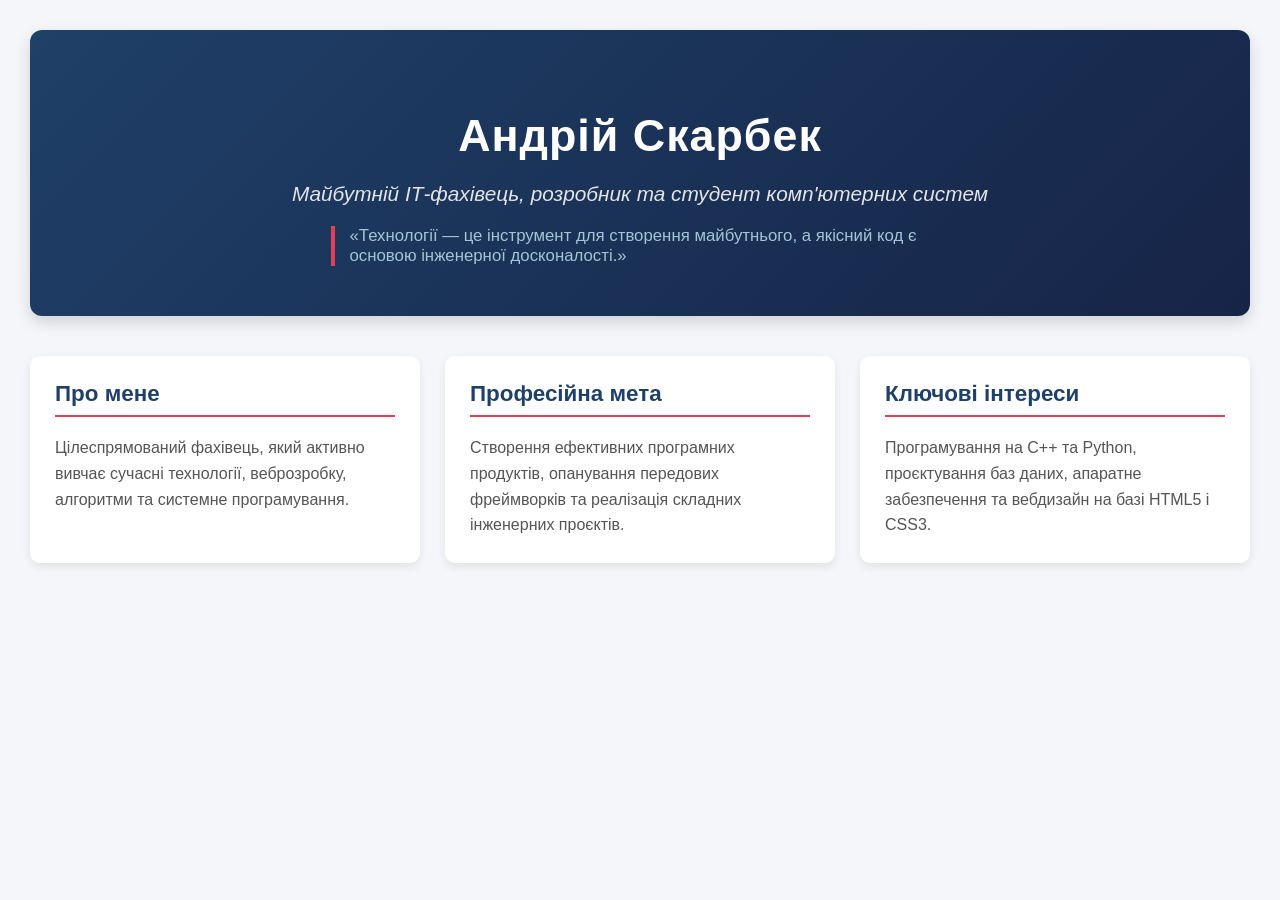
==== index.html @ 4dfc57a0 "Add files via upload" ====
<!DOCTYPE html>
<html lang="uk">
<head>
    <meta charset="UTF-8">
    <title>Професійне вебпортфоліо — Вступна частина</title>
    <link rel="stylesheet" href="style.css">
</head>
<body>
    <!-- Вступний блок (Hero section) -->
    <header class="hero-section">
        <h1>Андрій Скарбек</h1>
        <p class="profession-desc">Майбутній ІТ-фахівець, розробник та студент комп'ютерних систем</p>
        <blockquote class="motivation-text">
            «Технології — це інструмент для створення майбутнього, а якісний код є основою інженерної досконалості.»
        </blockquote>
    </header>

    <!-- Інформаційні блоки -->
    <main class="info-container">
        <section class="info-block">
            <h2>Про мене</h2>
            <p>Цілеспрямований фахівець, який активно вивчає сучасні технології, веброзробку, алгоритми та системне програмування.</p>
        </section>

        <section class="info-block">
            <h2>Професійна мета</h2>
            <p>Створення ефективних програмних продуктів, опанування передових фреймворків та реалізація складних інженерних проєктів.</p>
        </section>

        <section class="info-block">
            <h2>Ключові інтереси</h2>
            <p>Програмування на C++ та Python, проєктування баз даних, апаратне забезпечення та вебдизайн на базі HTML5 і CSS3.</p>
        </section>
    </main>
</body>
</html>
---- style.css ----
/* Загальні стилі сторінки */
body {
    font-family: 'Segoe UI', Arial, sans-serif;
    background-color: #f4f6f9;
    color: #2c3e50;
    margin: 0;
    padding: 30px;
}

/* Оформлення вступного блоку */
.hero-section {
    background: linear-gradient(135deg, #1f4068, #162447);
    color: #ffffff;
    text-align: center;
    padding: 50px 20px;
    border-radius: 12px;
    box-shadow: 0 6px 15px rgba(0, 0, 0, 0.15);
    margin-bottom: 40px;
}

.hero-section h1 {
    font-size: 2.8em;
    margin-bottom: 10px;
    letter-spacing: 1px;
}

.profession-desc {
    font-size: 1.3em;
    font-style: italic;
    color: #e4e4e4;
    margin-bottom: 20px;
}

.motivation-text {
    font-size: 1.05em;
    color: #a5c4d4;
    max-width: 600px;
    margin: 0 auto;
    border-left: 4px solid #e43f5a;
    padding-left: 15px;
    text-align: left;
}

/* Контейнер для інформаційних блоків */
.info-container {
    display: flex;
    gap: 25px;
    flex-wrap: wrap;
    justify-content: center;
}

/* Стилі окремих інформаційних блоків */
.info-block {
    background: #ffffff;
    padding: 25px;
    border-radius: 10px;
    box-shadow: 0 4px 10px rgba(0, 0, 0, 0.08);
    flex: 1;
    min-width: 280px;
    max-width: 350px;
    transition: transform 0.3s ease;
}

.info-block:hover {
    transform: translateY(-5px);
}

.info-block h2 {
    color: #1f4068;
    font-size: 1.4em;
    border-bottom: 2px solid #e43f5a;
    padding-bottom: 8px;
    margin-top: 0;
}

.info-block p {
    font-size: 1em;
    line-height: 1.6;
    color: #555555;
    margin-bottom: 0;
}
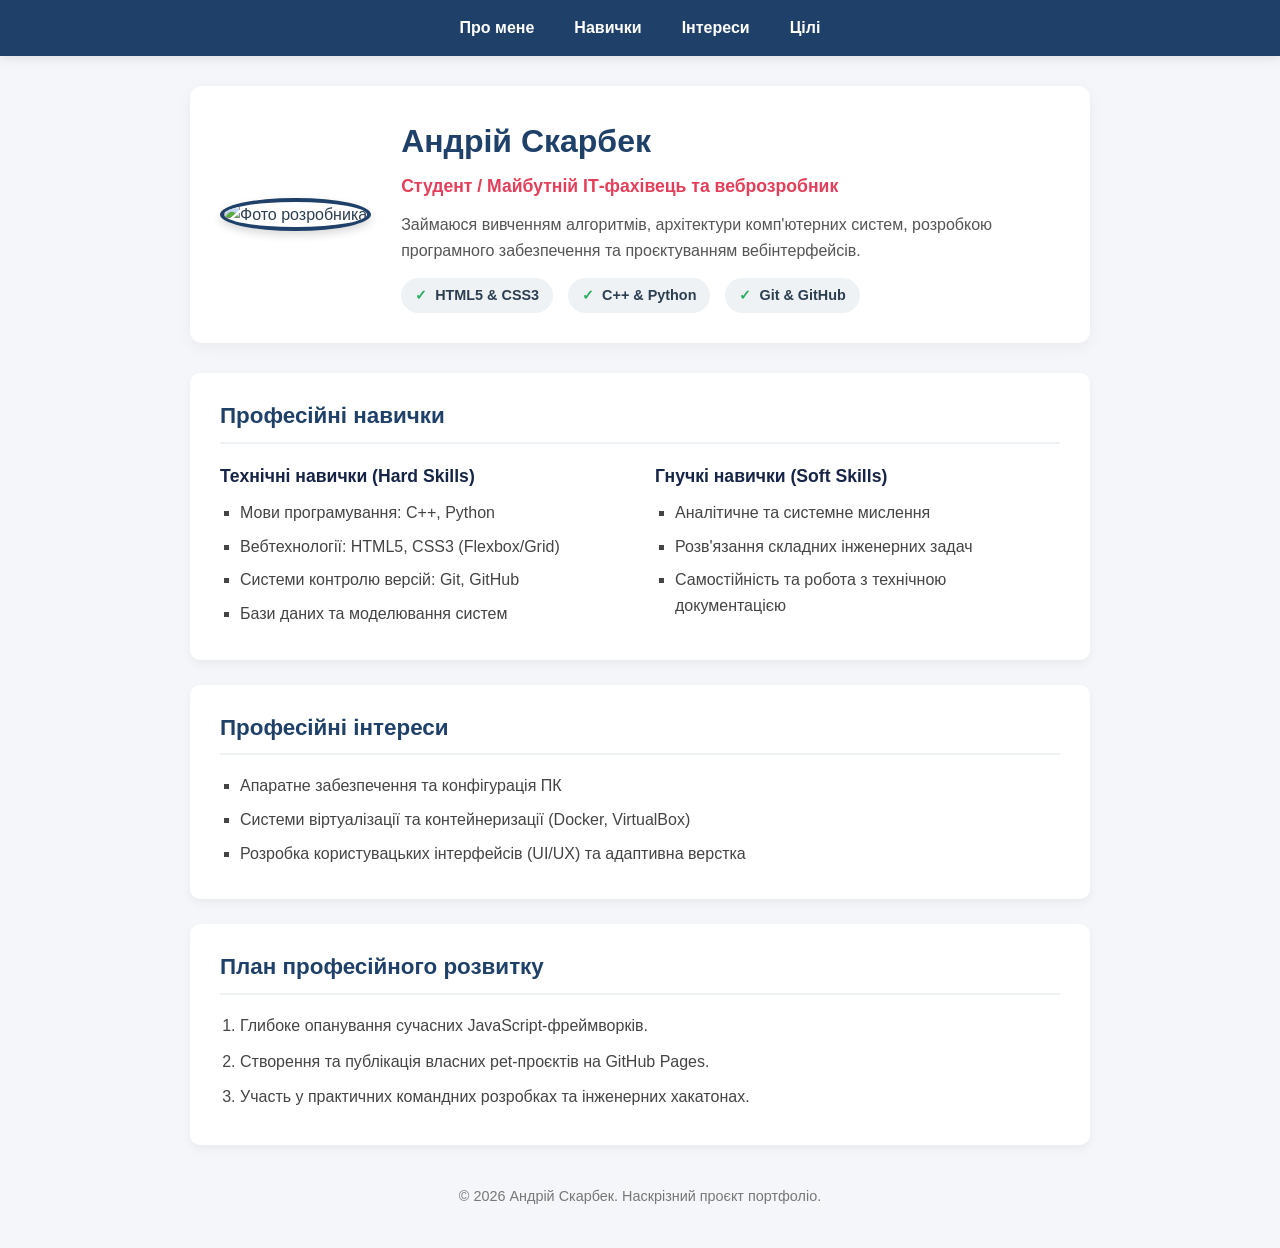
==== commit 822e629b: "Add files via upload" ====
--- a/index.html
+++ b/index.html
@@ -2,35 +2,95 @@
 <html lang="uk">
 <head>
     <meta charset="UTF-8">
-    <title>Професійне вебпортфоліо — Вступна частина</title>
+    <meta name="viewport" content="width=device-width, initial-scale=1.0">
+    <title>Моє професійне вебпортфоліо</title>
     <link rel="stylesheet" href="style.css">
 </head>
 <body>
-    <!-- Вступний блок (Hero section) -->
-    <header class="hero-section">
-        <h1>Андрій Скарбек</h1>
-        <p class="profession-desc">Майбутній ІТ-фахівець, розробник та студент комп'ютерних систем</p>
-        <blockquote class="motivation-text">
-            «Технології — це інструмент для створення майбутнього, а якісний код є основою інженерної досконалості.»
-        </blockquote>
+
+    <!-- Навігаційне меню (Списки + Гіперпосилання) -->
+    <nav class="main-nav">
+        <ul>
+            <li><a href="#about">Про мене</a></li>
+            <li><a href="#skills">Навички</a></li>
+            <li><a href="#interests">Інтереси</a></li>
+            <li><a href="#goals">Цілі</a></li>
+        </ul>
+    </nav>
+
+    <!-- Презентаційна секція (Hero Section з фото та основними тегами) -->
+    <header id="about" class="hero-card">
+        <div class="profile-photo-wrapper">
+            <img src="https://img.magnific.com/free-photo/expressive-redhead-bearded-man_176420-32277.jpg?semt=ais_hybrid&w=740&q=80" alt="Фото розробника" class="profile-photo">
+        </div>
+        <div class="profile-info">
+            <h1>Андрій Скарбек</h1>
+            <p class="subtitle">Студент / Майбутній ІТ-фахівець та веброзробник</p>
+            
+            <p class="bio-text">
+                Займаюся вивченням алгоритмів, архітектури комп'ютерних систем, розробкою програмного забезпечення та проєктуванням вебінтерфейсів.
+            </p>
+
+            <!-- Експрес-список ключових стеків -->
+            <ul class="badge-list">
+                <li><span class="check-mark">✓</span> HTML5 & CSS3</li>
+                <li><span class="check-mark">✓</span> C++ & Python</li>
+                <li><span class="check-mark">✓</span> Git & GitHub</li>
+            </ul>
+        </div>
     </header>
 
-    <!-- Інформаційні блоки -->
-    <main class="info-container">
-        <section class="info-block">
-            <h2>Про мене</h2>
-            <p>Цілеспрямований фахівець, який активно вивчає сучасні технології, веброзробку, алгоритми та системне програмування.</p>
+    <main class="content-container">
+
+        <!-- Розділ "Професійні навички" -->
+        <section id="skills" class="info-card">
+            <h2>Професійні навички</h2>
+            <div class="skills-grid">
+                <div class="skills-group">
+                    <h3>Технічні навички (Hard Skills)</h3>
+                    <ul class="custom-list">
+                        <li>Мови програмування: C++, Python</li>
+                        <li>Вебтехнології: HTML5, CSS3 (Flexbox/Grid)</li>
+                        <li>Системи контролю версій: Git, GitHub</li>
+                        <li>Бази даних та моделювання систем</li>
+                    </ul>
+                </div>
+                <div class="skills-group">
+                    <h3>Гнучкі навички (Soft Skills)</h3>
+                    <ul class="custom-list">
+                        <li>Аналітичне та системне мислення</li>
+                        <li>Розв'язання складних інженерних задач</li>
+                        <li>Самостійність та робота з технічною документацією</li>
+                    </ul>
+                </div>
+            </div>
         </section>
 
-        <section class="info-block">
-            <h2>Професійна мета</h2>
-            <p>Створення ефективних програмних продуктів, опанування передових фреймворків та реалізація складних інженерних проєктів.</p>
+        <!-- Розділ "Професійні інтереси" -->
+        <section id="interests" class="info-card">
+            <h2>Професійні інтереси</h2>
+            <ul class="custom-list">
+                <li>Апаратне забезпечення та конфігурація ПК</li>
+                <li>Системи віртуалізації та контейнеризації (Docker, VirtualBox)</li>
+                <li>Розробка користувацьких інтерфейсів (UI/UX) та адаптивна верстка</li>
+            </ul>
         </section>
 
-        <section class="info-block">
-            <h2>Ключові інтереси</h2>
-            <p>Програмування на C++ та Python, проєктування баз даних, апаратне забезпечення та вебдизайн на базі HTML5 і CSS3.</p>
+        <!-- Розділ "План розвитку / Цілі" -->
+        <section id="goals" class="info-card">
+            <h2>План професійного розвитку</h2>
+            <ol class="steps-list">
+                <li>Глибоке опанування сучасних JavaScript-фреймворків.</li>
+                <li>Створення та публікація власних pet-проєктів на GitHub Pages.</li>
+                <li>Участь у практичних командних розробках та інженерних хакатонах.</li>
+            </ol>
         </section>
+
     </main>
+
+    <footer>
+        <p>&copy; 2026 Андрій Скарбек. Наскрізний проєкт портфоліо.</p>
+    </footer>
+
 </body>
 </html>
--- a/style.css
+++ b/style.css
@@ -1,81 +1,180 @@
-/* Загальні стилі сторінки */
+/* Базові налаштування */
+* {
+    box-sizing: border-box;
+    margin: 0;
+    padding: 0;
+}
+
 body {
-    font-family: 'Segoe UI', Arial, sans-serif;
+    font-family: 'Segoe UI', Tahoma, Geneva, Verdana, sans-serif;
     background-color: #f4f6f9;
     color: #2c3e50;
-    margin: 0;
-    padding: 30px;
+    line-height: 1.6;
+    padding-bottom: 40px;
 }
 
-/* Оформлення вступного блоку */
-.hero-section {
-    background: linear-gradient(135deg, #1f4068, #162447);
-    color: #ffffff;
-    text-align: center;
-    padding: 50px 20px;
-    border-radius: 12px;
-    box-shadow: 0 6px 15px rgba(0, 0, 0, 0.15);
-    margin-bottom: 40px;
+/* Навігація */
+.main-nav {
+    background-color: #1f4068;
+    position: sticky;
+    top: 0;
+    z-index: 100;
+    box-shadow: 0 2px 10px rgba(0, 0, 0, 0.1);
 }
 
-.hero-section h1 {
-    font-size: 2.8em;
-    margin-bottom: 10px;
-    letter-spacing: 1px;
+.main-nav ul {
+    display: flex;
+    justify-content: center;
+    list-style: none;
+    padding: 15px 0;
 }
 
-.profession-desc {
-    font-size: 1.3em;
-    font-style: italic;
-    color: #e4e4e4;
-    margin-bottom: 20px;
+.main-nav li {
+    margin: 0 20px;
 }
 
-.motivation-text {
-    font-size: 1.05em;
-    color: #a5c4d4;
-    max-width: 600px;
-    margin: 0 auto;
-    border-left: 4px solid #e43f5a;
-    padding-left: 15px;
-    text-align: left;
+.main-nav a {
+    color: #ffffff;
+    text-decoration: none;
+    font-weight: 600;
+    transition: color 0.3s ease;
 }
 
-/* Контейнер для інформаційних блоків */
-.info-container {
-    display: flex;
-    gap: 25px;
-    flex-wrap: wrap;
-    justify-content: center;
+.main-nav a:hover {
+    color: #e43f5a;
 }
 
-/* Стилі окремих інформаційних блоків */
-.info-block {
+/* Презентаційна карточка  */
+.hero-card {
+    max-width: 900px;
+    margin: 30px auto;
     background: #ffffff;
-    padding: 25px;
-    border-radius: 10px;
-    box-shadow: 0 4px 10px rgba(0, 0, 0, 0.08);
-    flex: 1;
-    min-width: 280px;
-    max-width: 350px;
-    transition: transform 0.3s ease;
+    border-radius: 12px;
+    padding: 30px;
+    display: flex;
+    align-items: center;
+    gap: 30px;
+    box-shadow: 0 4px 15px rgba(0, 0, 0, 0.05);
 }
 
-.info-block:hover {
-    transform: translateY(-5px);
+.profile-photo-wrapper {
+    flex-shrink: 0;
 }
 
-.info-block h2 {
+.profile-photo {
+    width: 180px;
+    height: 180px;
+    object-fit: cover;
+    border-radius: 50%;
+    border: 4px solid #1f4068;
+    box-shadow: 0 4px 8px rgba(0, 0, 0, 0.15);
+}
+
+.profile-info h1 {
+    font-size: 2em;
+    color: #1f4068;
+    margin-bottom: 5px;
+}
+
+.subtitle {
+    font-size: 1.1em;
+    color: #e43f5a;
+    font-weight: 600;
+    margin-bottom: 12px;
+}
+
+.bio-text {
+    margin-bottom: 15px;
+    color: #555555;
+}
+
+.badge-list {
+    list-style: none;
+    display: flex;
+    gap: 15px;
+    flex-wrap: wrap;
+}
+
+.badge-list li {
+    background-color: #eef2f5;
+    padding: 6px 14px;
+    border-radius: 20px;
+    font-size: 0.9em;
+    font-weight: 600;
+}
+
+.check-mark {
+    color: #27ae60;
+    font-weight: bold;
+    margin-right: 4px;
+}
+
+/* Контейнер та блоки інформації */
+.content-container {
+    max-width: 900px;
+    margin: 0 auto;
+    display: flex;
+    flex-direction: column;
+    gap: 25px;
+}
+
+.info-card {
+    background: #ffffff;
+    padding: 25px 30px;
+    border-radius: 10px;
+    box-shadow: 0 4px 10px rgba(0, 0, 0, 0.05);
+}
+
+.info-card h2 {
     color: #1f4068;
     font-size: 1.4em;
-    border-bottom: 2px solid #e43f5a;
+    border-bottom: 2px solid #eef2f5;
     padding-bottom: 8px;
-    margin-top: 0;
+    margin-bottom: 18px;
 }
 
-.info-block p {
-    font-size: 1em;
-    line-height: 1.6;
-    color: #555555;
-    margin-bottom: 0;
+.skills-grid {
+    display: flex;
+    gap: 30px;
+    flex-wrap: wrap;
+}
+
+.skills-group {
+    flex: 1;
+    min-width: 260px;
+}
+
+.skills-group h3 {
+    font-size: 1.1em;
+    color: #162447;
+    margin-bottom: 10px;
+}
+
+/* Оформлення списків */
+.custom-list {
+    list-style-type: square;
+    padding-left: 20px;
+}
+
+.custom-list li {
+    margin-bottom: 8px;
+    color: #444444;
+}
+
+.steps-list {
+    padding-left: 20px;
+}
+
+.steps-list li {
+    margin-bottom: 10px;
+    color: #444444;
+    font-weight: 500;
+}
+
+/* Футер */
+footer {
+    text-align: center;
+    margin-top: 40px;
+    color: #777777;
+    font-size: 0.9em;
 }
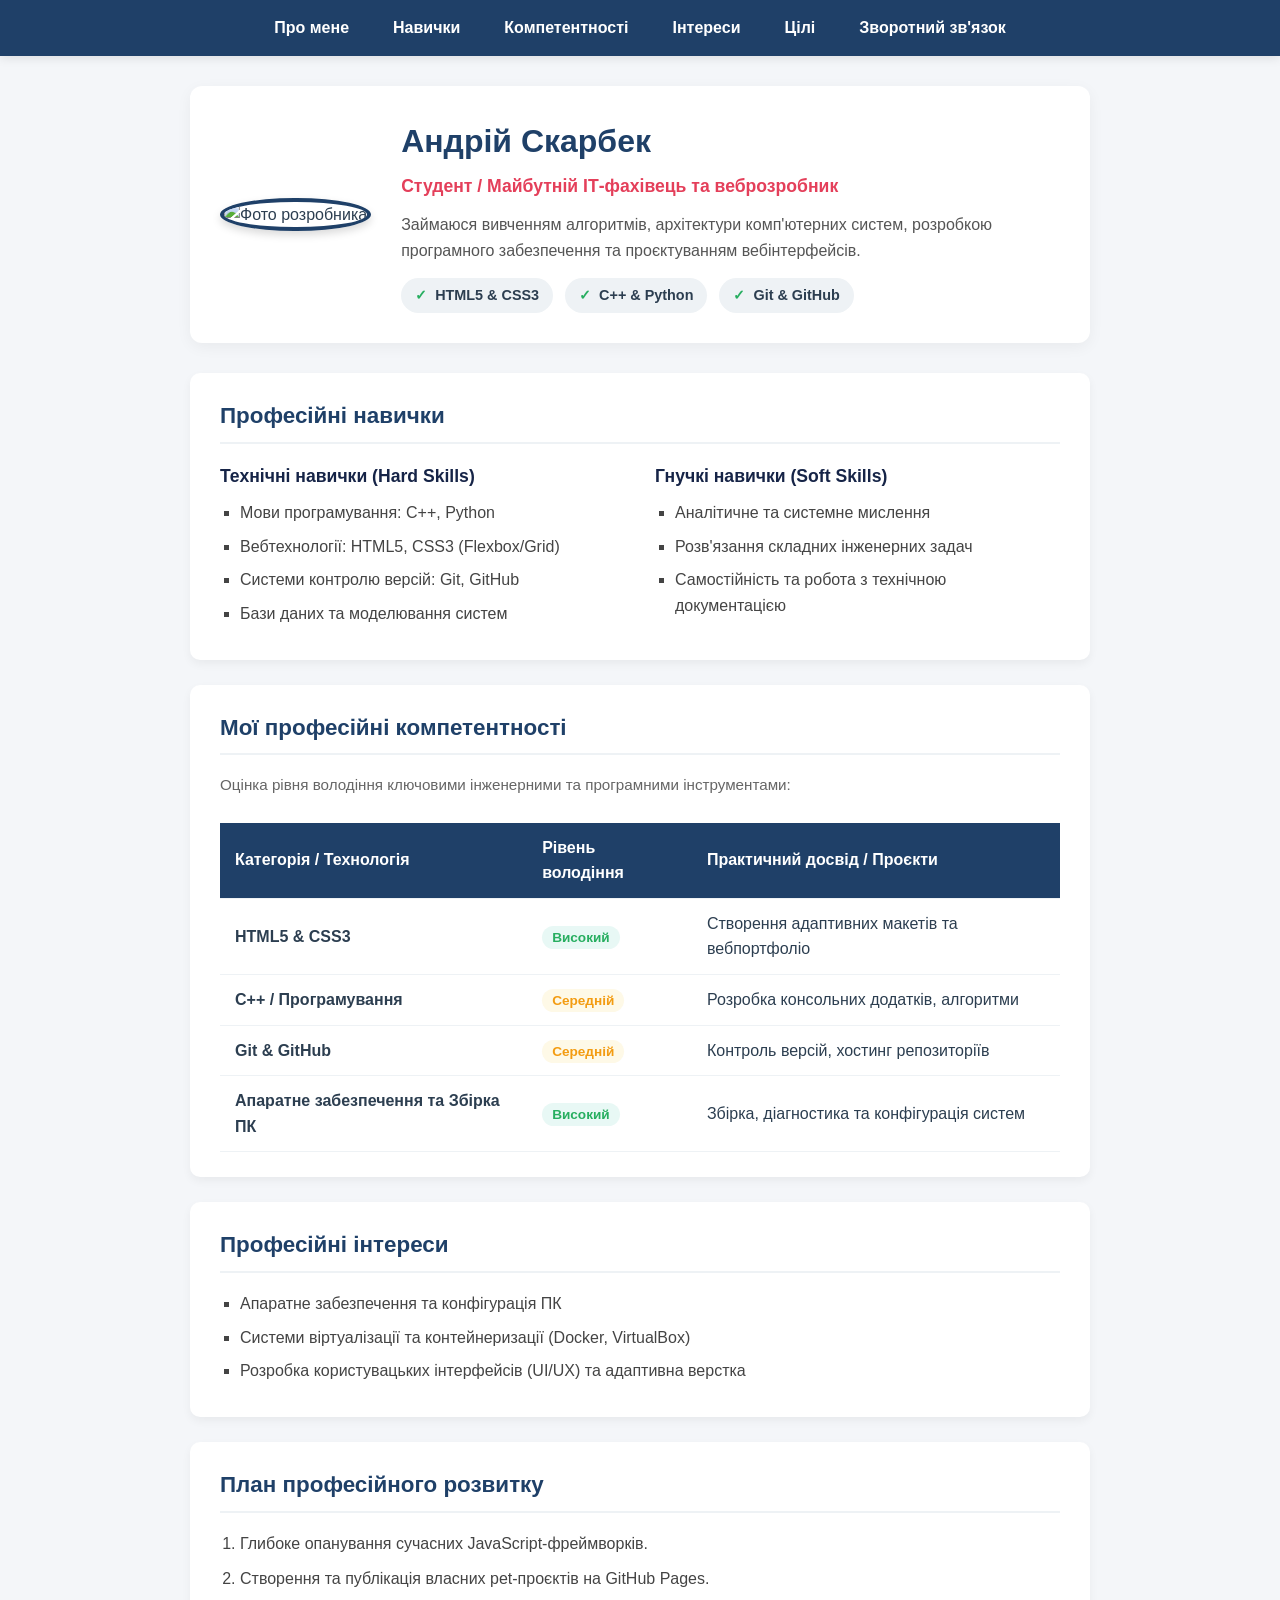
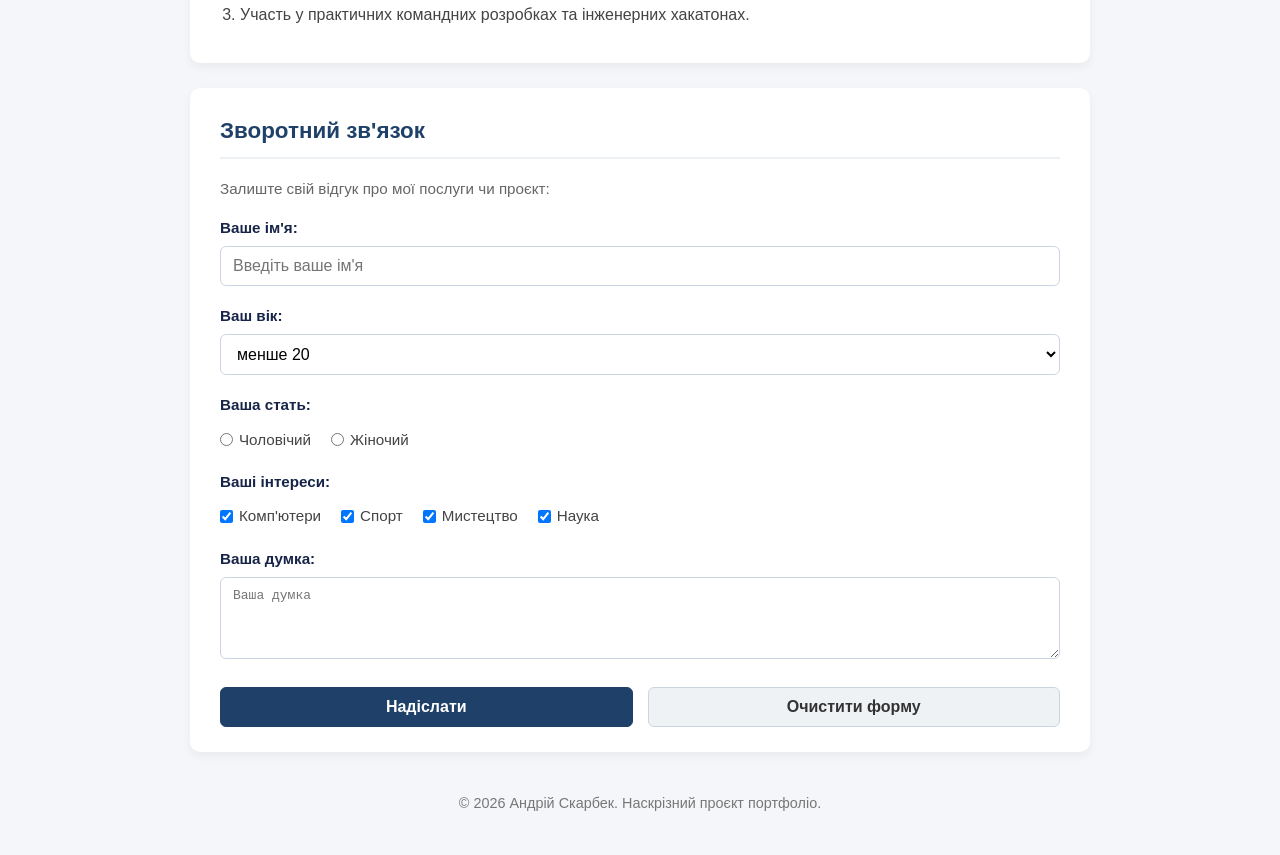
==== commit b90ac71e: "Revamp index.html for professional portfolio" ====
--- a/index.html
+++ b/index.html
@@ -8,17 +8,19 @@
 </head>
 <body>
 
-    <!-- Навігаційне меню (Списки + Гіперпосилання) -->
+    <!-- Навігаційне меню -->
     <nav class="main-nav">
         <ul>
             <li><a href="#about">Про мене</a></li>
             <li><a href="#skills">Навички</a></li>
+            <li><a href="#competencies">Компетентності</a></li>
             <li><a href="#interests">Інтереси</a></li>
             <li><a href="#goals">Цілі</a></li>
+            <li><a href="#contact">Зворотний зв'язок</a></li>
         </ul>
     </nav>
 
-    <!-- Презентаційна секція (Hero Section з фото та основними тегами) -->
+    <!-- Презентаційна секція -->
     <header id="about" class="hero-card">
         <div class="profile-photo-wrapper">
             <img src="https://img.magnific.com/free-photo/expressive-redhead-bearded-man_176420-32277.jpg?semt=ais_hybrid&w=740&q=80" alt="Фото розробника" class="profile-photo">
@@ -31,7 +33,6 @@
                 Займаюся вивченням алгоритмів, архітектури комп'ютерних систем, розробкою програмного забезпечення та проєктуванням вебінтерфейсів.
             </p>
 
-            <!-- Експрес-список ключових стеків -->
             <ul class="badge-list">
                 <li><span class="check-mark">✓</span> HTML5 & CSS3</li>
                 <li><span class="check-mark">✓</span> C++ & Python</li>
@@ -40,10 +41,11 @@
         </div>
     </header>
 
+    <!-- Головний контейнер з інформаційними блоками -->
     <main class="content-container">
 
         <!-- Розділ "Професійні навички" -->
-        <section id="skills" class="info-card">
+        <section id="skills" class="info-card flex-block">
             <h2>Професійні навички</h2>
             <div class="skills-grid">
                 <div class="skills-group">
@@ -66,8 +68,48 @@
             </div>
         </section>
 
+        <!-- Розділ "Мої професійні компетентності" -->
+        <section id="competencies" class="info-card flex-block">
+            <h2>Мої професійні компетентності</h2>
+            <p class="section-desc">Оцінка рівня володіння ключовими інженерними та програмними інструментами:</p>
+            
+            <div class="table-responsive">
+                <table class="competency-table">
+                    <thead>
+                        <tr>
+                            <th>Категорія / Технологія</th>
+                            <th>Рівень володіння</th>
+                            <th>Практичний досвід / Проєкти</th>
+                        </tr>
+                    </thead>
+                    <tbody>
+                        <tr>
+                            <td><strong>HTML5 & CSS3</strong></td>
+                            <td><span class="level-badge high">Високий</span></td>
+                            <td>Створення адаптивних макетів та вебпортфоліо</td>
+                        </tr>
+                        <tr>
+                            <td><strong>C++ / Програмування</strong></td>
+                            <td><span class="level-badge medium">Середній</span></td>
+                            <td>Розробка консольних додатків, алгоритми</td>
+                        </tr>
+                        <tr>
+                            <td><strong>Git & GitHub</strong></td>
+                            <td><span class="level-badge medium">Середній</span></td>
+                            <td>Контроль версій, хостинг репозиторіїв</td>
+                        </tr>
+                        <tr>
+                            <td><strong>Апаратне забезпечення та Збірка ПК</strong></td>
+                            <td><span class="level-badge high">Високий</span></td>
+                            <td>Збірка, діагностика та конфігурація систем</td>
+                        </tr>
+                    </tbody>
+                </table>
+            </div>
+        </section>
+
         <!-- Розділ "Професійні інтереси" -->
-        <section id="interests" class="info-card">
+        <section id="interests" class="info-card flex-block">
             <h2>Професійні інтереси</h2>
             <ul class="custom-list">
                 <li>Апаратне забезпечення та конфігурація ПК</li>
@@ -77,13 +119,64 @@
         </section>
 
         <!-- Розділ "План розвитку / Цілі" -->
-        <section id="goals" class="info-card">
+        <section id="goals" class="info-card flex-block">
             <h2>План професійного розвитку</h2>
             <ol class="steps-list">
                 <li>Глибоке опанування сучасних JavaScript-фреймворків.</li>
                 <li>Створення та публікація власних pet-проєктів на GitHub Pages.</li>
                 <li>Участь у практичних командних розробках та інженерних хакатонах.</li>
             </ol>
+        </section>
+
+        <!-- Розділ "Зворотний зв'язок" -->
+        <section id="contact" class="info-card flex-block">
+            <h2>Зворотний зв'язок</h2>
+            <p class="section-desc">Залиште свій відгук про мої послуги чи проєкт:</p>
+            
+            <form action="#" method="POST" class="feedback-form">
+                
+                <div class="form-group">
+                    <label for="username">Ваше ім'я:</label>
+                    <input type="text" id="username" name="username" placeholder="Введіть ваше ім'я" required>
+                </div>
+
+                <div class="form-group">
+                    <label for="userage">Ваш вік:</label>
+                    <select id="userage" name="userage">
+                        <option value="under20">менше 20</option>
+                        <option value="over20">більше 20</option>
+                    </select>
+                </div>
+
+                <div class="form-group">
+                    <label>Ваша стать:</label>
+                    <div class="radio-group">
+                        <label><input type="radio" name="gender" value="male"> Чоловічий</label>
+                        <label><input type="radio" name="gender" value="female"> Жіночий</label>
+                    </div>
+                </div>
+
+                <div class="form-group">
+                    <label>Ваші інтереси:</label>
+                    <div class="checkbox-group">
+                        <label><input type="checkbox" name="interests" value="computers" checked> Комп'ютери</label>
+                        <label><input type="checkbox" name="interests" value="sport" checked> Спорт</label>
+                        <label><input type="checkbox" name="interests" value="art" checked> Мистецтво</label>
+                        <label><input type="checkbox" name="interests" value="science" checked> Наука</label>
+                    </div>
+                </div>
+
+                <div class="form-group">
+                    <label for="usermessage">Ваша думка:</label>
+                    <textarea id="usermessage" name="usermessage" placeholder="Ваша думка" rows="4"></textarea>
+                </div>
+
+                <div class="form-actions">
+                    <button type="submit" class="btn-submit">Надіслати</button>
+                    <button type="reset" class="btn-reset">Очистити форму</button>
+                </div>
+
+            </form>
         </section>
 
     </main>
@@ -93,4 +186,4 @@
     </footer>
 
 </body>
-</html>+</html>
--- a/style.css
+++ b/style.css
@@ -25,26 +25,36 @@
 .main-nav ul {
     display: flex;
     justify-content: center;
+    align-items: center;
+    flex-wrap: wrap;
+    gap: 20px;
     list-style: none;
-    padding: 15px 0;
+    padding: 15px 20px;
+    max-width: 1000px;
+    margin: 0 auto;
 }
 
 .main-nav li {
-    margin: 0 20px;
+    margin: 0;
 }
 
 .main-nav a {
     color: #ffffff;
     text-decoration: none;
     font-weight: 600;
-    transition: color 0.3s ease;
-}
-
+    padding: 6px 12px;
+    border-radius: 4px;
+    transition: color 0.3s ease, background-color 0.3s ease, transform 0.2s ease;
+}
+
+/* Псевдоклас :hover та переходи */
 .main-nav a:hover {
-    color: #e43f5a;
-}
-
-/* Презентаційна карточка  */
+    color: #ffffff;
+    background-color: #e43f5a;
+    transform: translateY(-2px);
+}
+
+/* Презентаційна карточка */
 .hero-card {
     max-width: 900px;
     margin: 30px auto;
@@ -53,8 +63,15 @@
     padding: 30px;
     display: flex;
     align-items: center;
+    justify-content: flex-start;
+    flex-wrap: wrap;
     gap: 30px;
     box-shadow: 0 4px 15px rgba(0, 0, 0, 0.05);
+    transition: box-shadow 0.3s ease;
+}
+
+.hero-card:hover {
+    box-shadow: 0 6px 20px rgba(0, 0, 0, 0.08);
 }
 
 .profile-photo-wrapper {
@@ -70,6 +87,11 @@
     box-shadow: 0 4px 8px rgba(0, 0, 0, 0.15);
 }
 
+.profile-info {
+    flex: 1;
+    min-width: 250px;
+}
+
 .profile-info h1 {
     font-size: 2em;
     color: #1f4068;
@@ -91,8 +113,8 @@
 .badge-list {
     list-style: none;
     display: flex;
-    gap: 15px;
-    flex-wrap: wrap;
+    flex-wrap: wrap;
+    gap: 12px;
 }
 
 .badge-list li {
@@ -101,6 +123,12 @@
     border-radius: 20px;
     font-size: 0.9em;
     font-weight: 600;
+    transition: background-color 0.3s ease, transform 0.2s ease;
+}
+
+.badge-list li:hover {
+    background-color: #dfe6ed;
+    transform: translateY(-2px);
 }
 
 .check-mark {
@@ -123,6 +151,13 @@
     padding: 25px 30px;
     border-radius: 10px;
     box-shadow: 0 4px 10px rgba(0, 0, 0, 0.05);
+    flex: 1;
+    transition: transform 0.3s ease, box-shadow 0.3s ease;
+}
+
+.info-card:hover {
+    transform: translateY(-3px);
+    box-shadow: 0 6px 15px rgba(0, 0, 0, 0.08);
 }
 
 .info-card h2 {
@@ -133,10 +168,16 @@
     margin-bottom: 18px;
 }
 
+.section-desc {
+    color: #666;
+    margin-bottom: 15px;
+    font-size: 0.95em;
+}
+
 .skills-grid {
     display: flex;
+    flex-wrap: wrap;
     gap: 30px;
-    flex-wrap: wrap;
 }
 
 .skills-group {
@@ -169,6 +210,154 @@
     margin-bottom: 10px;
     color: #444444;
     font-weight: 500;
+}
+
+/* Стилі для розділу "Мої професійні компетентності" (Таблиця) */
+.table-responsive {
+    overflow-x: auto;
+}
+
+.competency-table {
+    width: 100%;
+    border-collapse: collapse;
+    margin-top: 10px;
+    text-align: left;
+}
+
+.competency-table th, 
+.competency-table td {
+    padding: 12px 15px;
+    border-bottom: 1px solid #eef2f5;
+}
+
+.competency-table th {
+    background-color: #1f4068;
+    color: #ffffff;
+    font-weight: 600;
+}
+
+.competency-table tr {
+    transition: background-color 0.2s ease;
+}
+
+.competency-table tr:hover {
+    background-color: #f9fbfd;
+}
+
+.level-badge {
+    padding: 4px 10px;
+    border-radius: 12px;
+    font-size: 0.85em;
+    font-weight: 600;
+}
+
+.level-badge.high {
+    background-color: #e8f8f5;
+    color: #27ae60;
+}
+
+.level-badge.medium {
+    background-color: #fef9e7;
+    color: #f39c12;
+}
+
+/* Стилі для форми "Зворотний зв'язок" */
+.feedback-form {
+    display: flex;
+    flex-direction: column;
+    gap: 18px;
+}
+
+.form-group {
+    display: flex;
+    flex-direction: column;
+    gap: 6px;
+}
+
+.form-group label {
+    font-weight: 600;
+    color: #162447;
+    font-size: 0.95em;
+}
+
+.form-group input[type="text"],
+.form-group select,
+.form-group textarea {
+    padding: 10px 12px;
+    border: 1px solid #cbd5e1;
+    border-radius: 6px;
+    font-size: 1em;
+    outline: none;
+    transition: border-color 0.3s ease, box-shadow 0.3s ease;
+    background-color: #fff;
+}
+
+.form-group input[type="text"]:focus,
+.form-group select:focus,
+.form-group textarea:focus {
+    border-color: #1f4068;
+    box-shadow: 0 0 0 3px rgba(31, 64, 104, 0.1);
+}
+
+.radio-group, 
+.checkbox-group {
+    display: flex;
+    flex-wrap: wrap;
+    gap: 20px;
+    margin-top: 4px;
+}
+
+.radio-group label, 
+.checkbox-group label {
+    font-weight: normal;
+    color: #444;
+    cursor: pointer;
+    display: flex;
+    align-items: center;
+    gap: 6px;
+}
+
+.form-actions {
+    display: flex;
+    flex-wrap: wrap;
+    gap: 15px;
+    margin-top: 10px;
+}
+
+.btn-submit, 
+.btn-reset {
+    padding: 10px 20px;
+    border: 1px solid #cbd5e1;
+    border-radius: 6px;
+    font-size: 1em;
+    font-weight: 600;
+    cursor: pointer;
+    transition: background-color 0.3s ease, color 0.3s ease, transform 0.2s ease;
+}
+
+.btn-submit {
+    background-color: #1f4068;
+    color: #ffffff;
+    border-color: #1f4068;
+    flex: 1;
+    min-width: 140px;
+}
+
+.btn-submit:hover {
+    background-color: #162447;
+    transform: translateY(-2px);
+}
+
+.btn-reset {
+    background-color: #eef2f5;
+    color: #333333;
+    flex: 1;
+    min-width: 140px;
+}
+
+.btn-reset:hover {
+    background-color: #e2e8f0;
+    transform: translateY(-2px);
 }
 
 /* Футер */
@@ -177,4 +366,4 @@
     margin-top: 40px;
     color: #777777;
     font-size: 0.9em;
-}+}
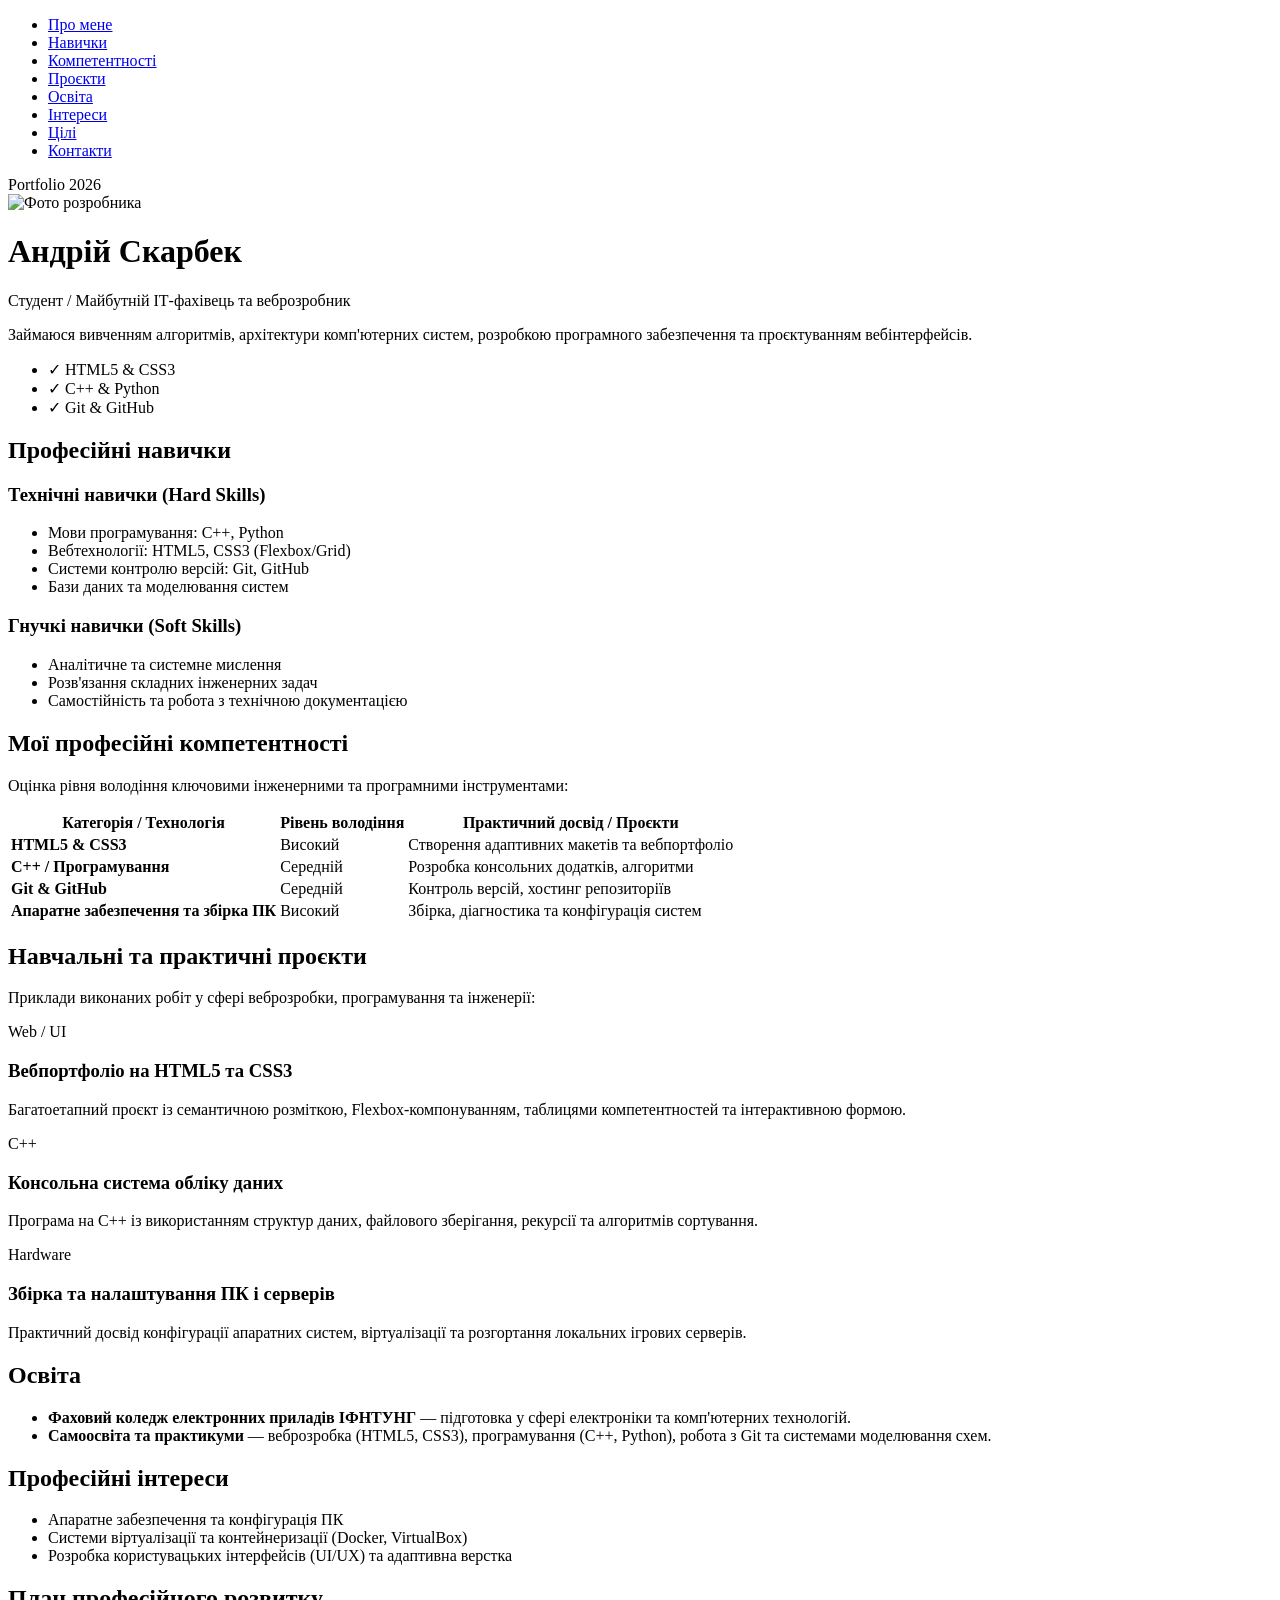
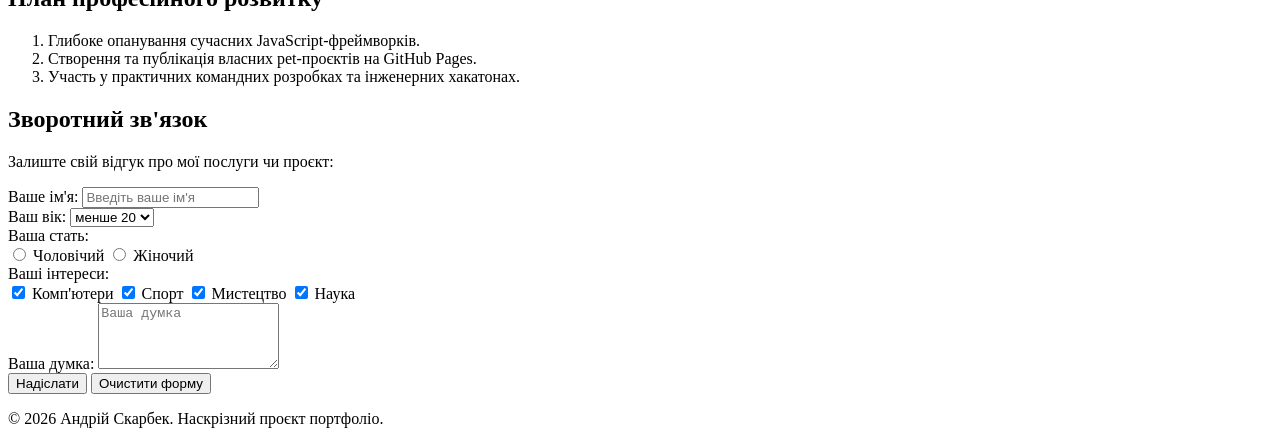
==== commit 902fe3ab: "Revamp index.html for professional portfolio Updated the structure and content of the portfolio webp" ====
--- a/index.html
+++ b/index.html
@@ -14,14 +14,17 @@
             <li><a href="#about">Про мене</a></li>
             <li><a href="#skills">Навички</a></li>
             <li><a href="#competencies">Компетентності</a></li>
+            <li><a href="#projects">Проєкти</a></li>
+            <li><a href="#education">Освіта</a></li>
             <li><a href="#interests">Інтереси</a></li>
             <li><a href="#goals">Цілі</a></li>
-            <li><a href="#contact">Зворотний зв'язок</a></li>
+            <li><a href="#contact">Контакти</a></li>
         </ul>
     </nav>
 
     <!-- Презентаційна секція -->
     <header id="about" class="hero-card">
+        <span class="hero-badge">Portfolio 2026</span>
         <div class="profile-photo-wrapper">
             <img src="https://img.magnific.com/free-photo/expressive-redhead-bearded-man_176420-32277.jpg?semt=ais_hybrid&w=740&q=80" alt="Фото розробника" class="profile-photo">
         </div>
@@ -99,13 +102,48 @@
                             <td>Контроль версій, хостинг репозиторіїв</td>
                         </tr>
                         <tr>
-                            <td><strong>Апаратне забезпечення та Збірка ПК</strong></td>
+                            <td><strong>Апаратне забезпечення та збірка ПК</strong></td>
                             <td><span class="level-badge high">Високий</span></td>
                             <td>Збірка, діагностика та конфігурація систем</td>
                         </tr>
                     </tbody>
                 </table>
             </div>
+        </section>
+
+        <!-- НОВИЙ РОЗДІЛ: "Проєкти" -->
+        <section id="projects" class="info-card flex-block">
+            <h2>Навчальні та практичні проєкти</h2>
+            <p class="section-desc">Приклади виконаних робіт у сфері веброзробки, програмування та інженерії:</p>
+
+            <div class="projects-grid">
+                <article class="project-card">
+                    <span class="project-tag">Web / UI</span>
+                    <h3>Вебпортфоліо на HTML5 та CSS3</h3>
+                    <p>Багатоетапний проєкт із семантичною розміткою, Flexbox-компонуванням, таблицями компетентностей та інтерактивною формою.</p>
+                </article>
+
+                <article class="project-card">
+                    <span class="project-tag">C++</span>
+                    <h3>Консольна система обліку даних</h3>
+                    <p>Програма на C++ із використанням структур даних, файлового зберігання, рекурсії та алгоритмів сортування.</p>
+                </article>
+
+                <article class="project-card">
+                    <span class="project-tag">Hardware</span>
+                    <h3>Збірка та налаштування ПК і серверів</h3>
+                    <p>Практичний досвід конфігурації апаратних систем, віртуалізації та розгортання локальних ігрових серверів.</p>
+                </article>
+            </div>
+        </section>
+
+        <!-- НОВИЙ РОЗДІЛ: "Освіта" -->
+        <section id="education" class="info-card flex-block">
+            <h2>Освіта</h2>
+            <ul class="custom-list">
+                <li><strong>Фаховий коледж електронних приладів ІФНТУНГ</strong> — підготовка у сфері електроніки та комп'ютерних технологій.</li>
+                <li><strong>Самоосвіта та практикуми</strong> — веброзробка (HTML5, CSS3), програмування (C++, Python), робота з Git та системами моделювання схем.</li>
+            </ul>
         </section>
 
         <!-- Розділ "Професійні інтереси" -->
@@ -128,7 +166,7 @@
             </ol>
         </section>
 
-        <!-- Розділ "Зворотний зв'язок" -->
+        <!-- Розділ "Контакти / Зворотний зв'язок" -->
         <section id="contact" class="info-card flex-block">
             <h2>Зворотний зв'язок</h2>
             <p class="section-desc">Залиште свій відгук про мої послуги чи проєкт:</p>
